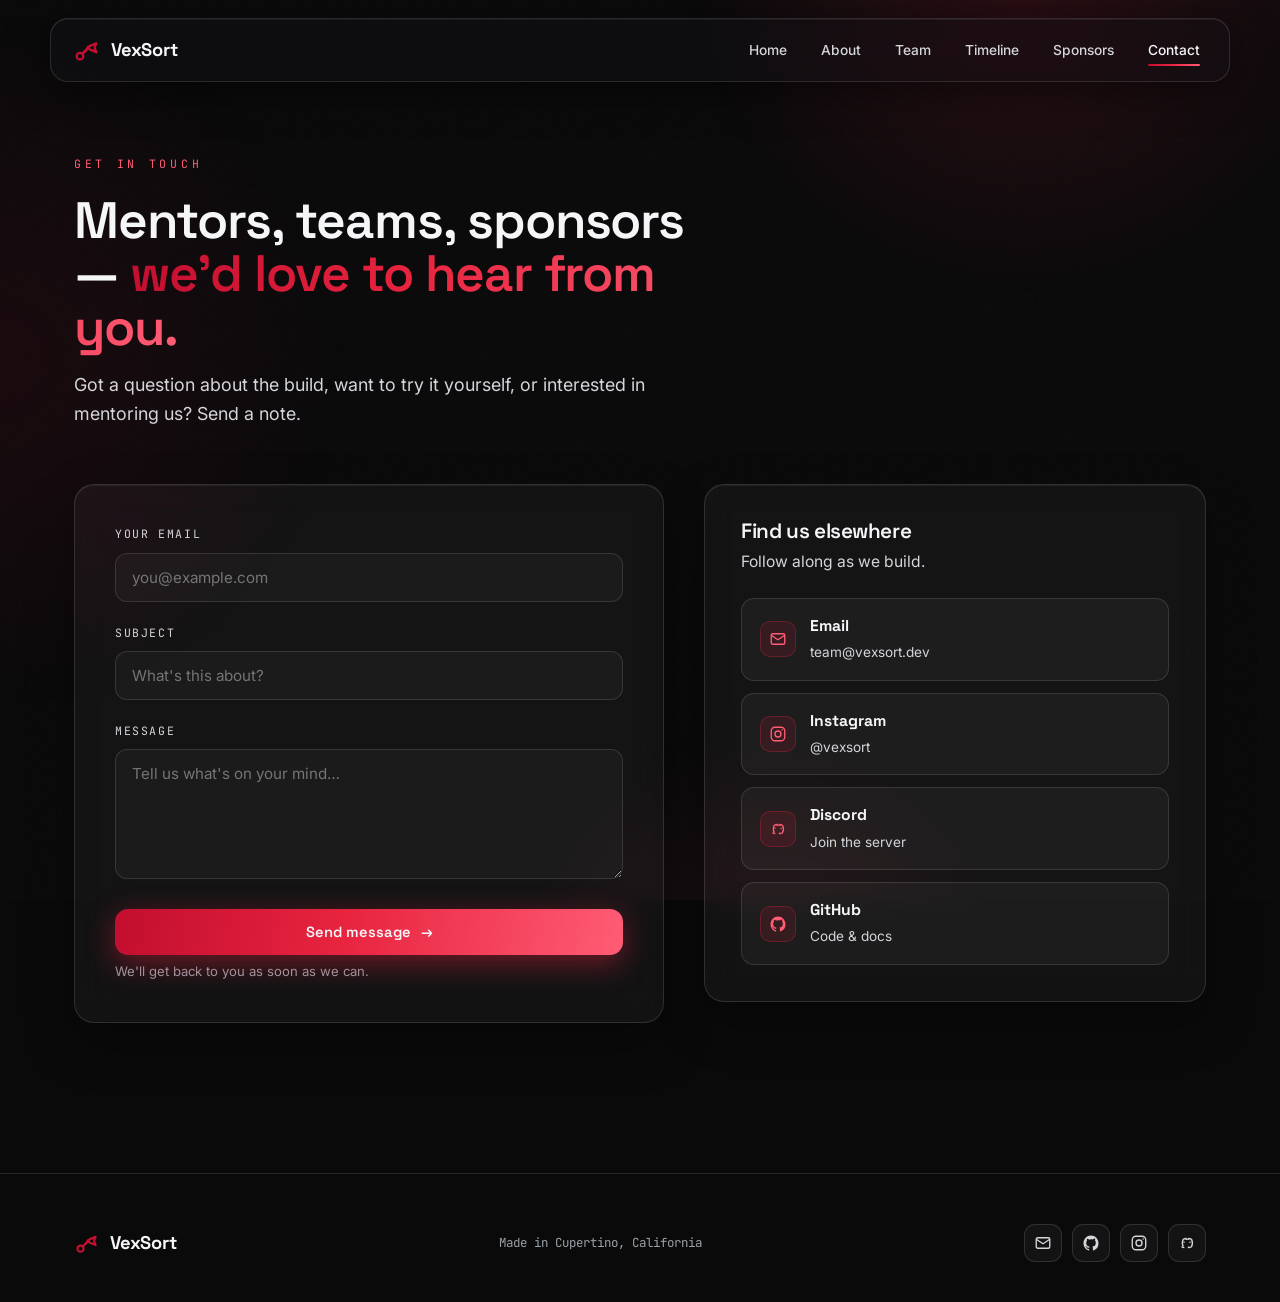
==== contact.html @ a6f11d01 "Initial commit: VEXAutoSort website" ====
<!DOCTYPE html>
<html lang="en">
<head>
<meta charset="UTF-8">
<meta name="viewport" content="width=device-width, initial-scale=1.0">
<title>Contact — VexSort</title>
<link rel="icon" type="image/svg+xml" href="vexsort-logo.svg">
<link rel="preconnect" href="https://fonts.googleapis.com">
<link rel="preconnect" href="https://fonts.gstatic.com" crossorigin>
<link href="https://fonts.googleapis.com/css2?family=Space+Grotesk:wght@400;500;600;700&family=Inter:wght@400;500;600&family=JetBrains+Mono:wght@400;500&display=swap" rel="stylesheet">
<link rel="stylesheet" href="styles.css">
</head>
<body>



<header class="nav">
  <a href="index.html" class="nav-brand"><svg class="logo-mark" width="28" height="28" viewBox="0 0 32 32" fill="none" aria-hidden="true"><circle cx="8" cy="23" r="3.8" stroke="url(#lg)" stroke-width="2.6" fill="none"/><path d="M10.8 20.3 L16.5 14.6" stroke="url(#lg)" stroke-width="3" stroke-linecap="round"/><circle cx="17.5" cy="13.5" r="2.3" fill="url(#lg)"/><path d="M19 11.6 L26.5 8.5 L25 12.5" stroke="url(#lg)" stroke-width="2.8" stroke-linecap="round" stroke-linejoin="round" fill="none"/><path d="M19 15.4 L26.5 18.5 L25 14.5" stroke="url(#lg)" stroke-width="2.8" stroke-linecap="round" stroke-linejoin="round" fill="none"/><defs><linearGradient id="lg" x1="0" y1="0" x2="32" y2="32"><stop offset="0" stop-color="#C20E2F"/><stop offset="1" stop-color="#FF5C75"/></linearGradient></defs></svg>VexSort</a>
  <button class="nav-toggle" id="navToggle" aria-label="Menu"><svg width="22" height="22" viewBox="0 0 24 24" fill="none" stroke="currentColor" stroke-width="2"><path d="M3 6h18M3 12h18M3 18h18"/></svg></button>
  <nav class="nav-links" id="navLinks">
    <a href="index.html">Home</a>
    <a href="index.html#about">About</a>
    <a href="team.html">Team</a>
    <a href="timeline.html">Timeline</a>
    <a href="sponsors.html">Sponsors</a>
    <a href="contact.html" class="active">Contact</a>
  </nav>
</header>

<main>
<section class="page-top" style="padding-bottom:110px;">
    <div class="wrap">
      <div class="section-head reveal"><span class="eyebrow">Get in touch</span><h2>Mentors, teams, sponsors — <span class="gradient-text">we'd love to hear from you.</span></h2><p>Got a question about the build, want to try it yourself, or interested in mentoring us? Send a note.</p></div>
      <div class="contact-grid">
        <div class="form glass reveal">
          <div class="field"><label for="email">Your email</label><input type="email" id="email" placeholder="you@example.com" autocomplete="email"></div>
          <div class="field"><label for="subject">Subject</label><input type="text" id="subject" placeholder="What's this about?"></div>
          <div class="field"><label for="inquiry">Message</label><textarea id="inquiry" placeholder="Tell us what's on your mind…"></textarea></div>
          <button class="btn btn-red" id="sendBtn" style="width:100%;justify-content:center;">Send message <span class="arrow arrow-x">→</span></button>
          <p class="form-note" id="formNote">We'll get back to you as soon as we can.</p>
        </div>
        <aside class="links-card glass reveal">
          <h3>Find us elsewhere</h3><p>Follow along as we build.</p>
          <div class="social">
            <a href="mailto:team@vexsort.dev"><span class="ic"><svg width="18" height="18" viewBox="0 0 24 24" fill="none" stroke="currentColor" stroke-width="1.8"><rect x="3" y="5" width="18" height="14" rx="2"/><path d="M3 7l9 6 9-6"/></svg></span><span class="meta"><b>Email</b><span>team@vexsort.dev</span></span></a>
            <a href="#" target="_blank" rel="noopener"><span class="ic"><svg width="18" height="18" viewBox="0 0 24 24" fill="none" stroke="currentColor" stroke-width="1.8"><rect x="3" y="3" width="18" height="18" rx="5"/><circle cx="12" cy="12" r="4"/><circle cx="17.5" cy="6.5" r="1" fill="currentColor" stroke="none"/></svg></span><span class="meta"><b>Instagram</b><span>@vexsort</span></span></a>
            <a href="#" target="_blank" rel="noopener"><span class="ic"><svg width="18" height="18" viewBox="0 0 24 24" fill="none" stroke="currentColor" stroke-width="1.8"><path d="M8 12a1 1 0 100-2 1 1 0 000 2zm8 0a1 1 0 100-2 1 1 0 000 2z" fill="currentColor" stroke="none"/><path d="M7 17c-1.5-3-1.5-7 0-10 1.2-.6 2.3-1 3.5-1l.5 1c1-.1 2-.1 3 0l.5-1c1.2 0 2.3.4 3.5 1 1.5 3 1.5 7 0 10-1.2.7-2.5 1.1-3.8 1.2l-.7-1.3M8.5 18.2C7.2 18.1 5.9 17.7 4.7 17"/></svg></span><span class="meta"><b>Discord</b><span>Join the server</span></span></a>
            <a href="https://github.com/HenryW0225/AutoSort" target="_blank" rel="noopener"><span class="ic"><svg width="18" height="18" viewBox="0 0 24 24" fill="currentColor"><path d="M12 2C6.48 2 2 6.58 2 12.25c0 4.53 2.87 8.37 6.84 9.73.5.1.68-.22.68-.49v-1.7c-2.78.62-3.37-1.37-3.37-1.37-.45-1.18-1.11-1.5-1.11-1.5-.91-.63.07-.62.07-.62 1 .07 1.53 1.06 1.53 1.06.9 1.57 2.34 1.12 2.91.85.09-.66.35-1.12.63-1.37-2.22-.26-4.55-1.14-4.55-5.07 0-1.12.39-2.03 1.03-2.75-.1-.26-.45-1.3.1-2.7 0 0 .84-.27 2.75 1.05A9.4 9.4 0 0112 6.84c.85 0 1.71.12 2.51.34 1.91-1.32 2.75-1.05 2.75-1.05.55 1.4.2 2.44.1 2.7.64.72 1.03 1.63 1.03 2.75 0 3.94-2.34 4.81-4.57 5.06.36.32.68.94.68 1.9v2.82c0 .27.18.6.69.49A10.02 10.02 0 0022 12.25C22 6.58 17.52 2 12 2z"/></svg></span><span class="meta"><b>GitHub</b><span>Code &amp; docs</span></span></a>
          </div>
        </aside>
      </div>
    </div>
  </section>
</main>

<footer class="footer">
  <div class="wrap footer-inner">
    <a href="index.html" class="nav-brand"><svg class="logo-mark" width="26" height="26" viewBox="0 0 32 32" fill="none" aria-hidden="true"><circle cx="8" cy="23" r="3.8" stroke="url(#lgf)" stroke-width="2.6" fill="none"/><path d="M10.8 20.3 L16.5 14.6" stroke="url(#lgf)" stroke-width="3" stroke-linecap="round"/><circle cx="17.5" cy="13.5" r="2.3" fill="url(#lgf)"/><path d="M19 11.6 L26.5 8.5 L25 12.5" stroke="url(#lgf)" stroke-width="2.8" stroke-linecap="round" stroke-linejoin="round" fill="none"/><path d="M19 15.4 L26.5 18.5 L25 14.5" stroke="url(#lgf)" stroke-width="2.8" stroke-linecap="round" stroke-linejoin="round" fill="none"/><defs><linearGradient id="lgf" x1="0" y1="0" x2="32" y2="32"><stop offset="0" stop-color="#C20E2F"/><stop offset="1" stop-color="#FF5C75"/></linearGradient></defs></svg>VexSort</a>
    <div class="small">Made in Cupertino, California</div>
    <div class="footer-social">
      <a href="mailto:team@vexsort.dev" aria-label="Email"><svg width="18" height="18" viewBox="0 0 24 24" fill="none" stroke="currentColor" stroke-width="1.8"><rect x="3" y="5" width="18" height="14" rx="2"/><path d="M3 7l9 6 9-6"/></svg></a>
      <a href="https://github.com/HenryW0225/AutoSort" target="_blank" rel="noopener" aria-label="GitHub"><svg width="18" height="18" viewBox="0 0 24 24" fill="currentColor"><path d="M12 2C6.48 2 2 6.58 2 12.25c0 4.53 2.87 8.37 6.84 9.73.5.1.68-.22.68-.49v-1.7c-2.78.62-3.37-1.37-3.37-1.37-.45-1.18-1.11-1.5-1.11-1.5-.91-.63.07-.62.07-.62 1 .07 1.53 1.06 1.53 1.06.9 1.57 2.34 1.12 2.91.85.09-.66.35-1.12.63-1.37-2.22-.26-4.55-1.14-4.55-5.07 0-1.12.39-2.03 1.03-2.75-.1-.26-.45-1.3.1-2.7 0 0 .84-.27 2.75 1.05A9.4 9.4 0 0112 6.84c.85 0 1.71.12 2.51.34 1.91-1.32 2.75-1.05 2.75-1.05.55 1.4.2 2.44.1 2.7.64.72 1.03 1.63 1.03 2.75 0 3.94-2.34 4.81-4.57 5.06.36.32.68.94.68 1.9v2.82c0 .27.18.6.69.49A10.02 10.02 0 0022 12.25C22 6.58 17.52 2 12 2z"/></svg></a>
      <a href="#" target="_blank" rel="noopener" aria-label="Instagram"><svg width="18" height="18" viewBox="0 0 24 24" fill="none" stroke="currentColor" stroke-width="1.8"><rect x="3" y="3" width="18" height="18" rx="5"/><circle cx="12" cy="12" r="4"/><circle cx="17.5" cy="6.5" r="1" fill="currentColor" stroke="none"/></svg></a>
      <a href="#" target="_blank" rel="noopener" aria-label="Discord"><svg width="18" height="18" viewBox="0 0 24 24" fill="none" stroke="currentColor" stroke-width="1.8"><path d="M8 12a1 1 0 100-2 1 1 0 000 2zm8 0a1 1 0 100-2 1 1 0 000 2z" fill="currentColor" stroke="none"/><path d="M7 17c-1.5-3-1.5-7 0-10 1.2-.6 2.3-1 3.5-1l.5 1c1-.1 2-.1 3 0l.5-1c1.2 0 2.3.4 3.5 1 1.5 3 1.5 7 0 10-1.2.7-2.5 1.1-3.8 1.2l-.7-1.3M8.5 18.2C7.2 18.1 5.9 17.7 4.7 17"/></svg></a>
    </div>
  </div>
</footer>

<script src="map.js"></script>
<script src="app.js"></script>
</body>
</html>
---- styles.css ----
:root{
  --void:#0A0A0B;--void-2:#121214;--ink:#1A1A1E;
  --glass:rgba(255,255,255,0.04);--glass-edge:rgba(255,255,255,0.12);--glass-hi:rgba(255,255,255,0.18);
  --white:#F5F6F8;--muted:#D4D6DB;--muted-2:#9CA0A8;
  --red-deep:#8E0B22;--red:#C20E2F;--red-mid:#E8243F;--red-light:#FF5C75;--red-glow:rgba(226,36,63,0.45);
  --grad-head:linear-gradient(100deg,var(--red) 0%,var(--red-mid) 45%,var(--red-light) 100%);
  --font-display:'Space Grotesk',system-ui,sans-serif;--font-body:'Inter',system-ui,sans-serif;--font-mono:'JetBrains Mono',ui-monospace,monospace;
  --ease:cubic-bezier(0.22,1,0.36,1);--maxw:1180px;
}
*{margin:0;padding:0;box-sizing:border-box;}
html{scroll-behavior:smooth;scroll-padding-top:90px;}
body{background:var(--void);color:var(--white);font-family:var(--font-body);line-height:1.6;-webkit-font-smoothing:antialiased;overflow-x:hidden;}
body::before{content:'';position:fixed;inset:0;background:radial-gradient(620px circle at 80% -5%,rgba(226,36,63,0.16),transparent 55%),radial-gradient(700px circle at 0% 40%,rgba(142,11,34,0.12),transparent 50%),radial-gradient(500px circle at 60% 110%,rgba(255,92,117,0.08),transparent 55%);pointer-events:none;z-index:0;}
body::after{content:'';position:fixed;inset:0;background-image:url("data:image/svg+xml,%3Csvg viewBox='0 0 200 200' xmlns='http://www.w3.org/2000/svg'%3E%3Cfilter id='n'%3E%3CfeTurbulence type='fractalNoise' baseFrequency='0.9' numOctaves='3'/%3E%3C/filter%3E%3Crect width='100%25' height='100%25' filter='url(%23n)' opacity='0.035'/%3E%3C/svg%3E");pointer-events:none;opacity:0.5;z-index:0;}
main,header,footer{position:relative;z-index:1;}
a{color:inherit;text-decoration:none;}
.gradient-text{background:var(--grad-head);-webkit-background-clip:text;background-clip:text;color:transparent;}
.eyebrow{font-family:var(--font-mono);font-size:0.72rem;letter-spacing:0.32em;text-transform:uppercase;color:var(--red-light);display:inline-flex;align-items:center;gap:0.6em;}
h1,h2,h3{font-family:var(--font-display);font-weight:600;line-height:1.05;letter-spacing:-0.02em;}
.nav{position:fixed;top:18px;left:50%;transform:translateX(-50%);width:calc(100% - 40px);max-width:var(--maxw);z-index:100;display:flex;align-items:center;justify-content:space-between;padding:12px 14px 12px 22px;background:rgba(18,18,20,0.55);border:1px solid var(--glass-edge);border-radius:18px;backdrop-filter:blur(22px) saturate(160%);-webkit-backdrop-filter:blur(22px) saturate(160%);box-shadow:0 8px 40px rgba(0,0,0,0.5),inset 0 1px 0 rgba(255,255,255,0.06);}
.nav-brand{font-family:var(--font-display);font-weight:700;font-size:1.15rem;letter-spacing:-0.01em;display:flex;align-items:center;gap:10px;cursor:pointer;}
.nav-brand .dot{width:9px;height:9px;border-radius:50%;background:var(--grad-head);box-shadow:0 0 14px var(--red-glow);}
.nav-links{display:flex;gap:4px;align-items:center;}
.nav-links a{font-size:0.86rem;font-weight:500;color:var(--muted);padding:8px 15px;border-radius:11px;transition:color 0.25s,background 0.25s;position:relative;cursor:pointer;}
.nav-links a:hover{color:var(--white);background:var(--glass);}
.nav-links a.active{color:var(--white);}
.nav-links a.active::after{content:'';position:absolute;left:15px;right:15px;bottom:3px;height:2px;border-radius:2px;background:var(--grad-head);}
.nav-toggle{display:none;background:none;border:none;color:var(--white);cursor:pointer;}
.btn{font-family:var(--font-display);font-size:0.92rem;font-weight:600;padding:14px 30px;border-radius:13px;border:1px solid var(--glass-hi);background:var(--glass);color:var(--white);cursor:pointer;display:inline-flex;align-items:center;gap:10px;backdrop-filter:blur(10px);-webkit-backdrop-filter:blur(10px);transition:all 0.3s var(--ease);position:relative;overflow:hidden;}
.btn .arrow{transition:transform 0.3s var(--ease);}
.btn:hover{background:var(--white);color:var(--void);border-color:var(--white);box-shadow:0 0 32px rgba(255,255,255,0.18);}
.btn:hover .arrow{transform:translateY(4px);}
.btn:hover .arrow-x{transform:translateX(5px);}
.btn-red{background:var(--grad-head);border:none;color:var(--white);box-shadow:0 8px 30px var(--red-glow);}
.btn-red:hover{background:var(--white);color:var(--red);box-shadow:0 0 32px rgba(255,255,255,0.25);}
.glass{background:var(--glass);border:1px solid var(--glass-edge);border-radius:20px;backdrop-filter:blur(16px) saturate(140%);-webkit-backdrop-filter:blur(16px) saturate(140%);box-shadow:inset 0 1px 0 rgba(255,255,255,0.06),0 20px 50px rgba(0,0,0,0.3);}
.wrap{max-width:var(--maxw);margin:0 auto;padding:0 24px;}
section{padding:110px 0;}
.section-head{margin-bottom:56px;max-width:640px;}
.section-head h2{font-size:clamp(2rem,5vw,3.2rem);margin:18px 0 16px;}
.section-head p{color:var(--muted);font-size:1.12rem;}
.footer{border-top:1px solid var(--glass-edge);padding:50px 0 40px;margin-top:40px;}
.footer-inner{display:flex;justify-content:space-between;align-items:center;flex-wrap:wrap;gap:20px;}
.footer .small{color:var(--muted-2);font-family:var(--font-mono);font-size:0.78rem;}
.footer-social{display:flex;gap:10px;}
.footer-social a{width:38px;height:38px;border-radius:11px;display:flex;align-items:center;justify-content:center;color:var(--muted);background:var(--glass);border:1px solid var(--glass-edge);transition:all 0.3s var(--ease);}
.footer-social a:hover{color:var(--red-light);border-color:var(--red);background:rgba(226,36,63,0.1);transform:translateY(-3px);}
.logo-mark{flex-shrink:0;}
.reveal{opacity:0;transform:translateY(28px);transition:opacity 0.8s var(--ease),transform 0.8s var(--ease);}
.reveal.in{opacity:1;transform:none;}
.page-top{padding-top:150px;}

/* page switching */
.page{display:none;}
.page.active{display:block;}

/* boot */
#boot{position:fixed;inset:0;z-index:9999;background:var(--void);display:flex;align-items:center;justify-content:center;flex-direction:column;transition:opacity 0.7s var(--ease),visibility 0.7s;}
#boot.done{opacity:0;visibility:hidden;pointer-events:none;}
.boot-stage{position:relative;width:340px;height:120px;}
.boot-word{position:absolute;inset:0;display:flex;align-items:center;justify-content:center;font-family:var(--font-display);font-weight:700;font-size:3.6rem;letter-spacing:-0.03em;}
.boot-word span{display:inline-block;opacity:0;transform:translateY(40px) rotateX(-90deg);animation:dropIn 0.6s var(--ease) forwards;}
.boot-word span.r{background:var(--grad-head);-webkit-background-clip:text;background-clip:text;color:transparent;}
@keyframes dropIn{to{opacity:1;transform:none;}}
.part{position:absolute;border:1.5px solid var(--red-mid);border-radius:2px;opacity:0;animation:scatter 1.1s var(--ease) forwards;}
@keyframes scatter{0%{opacity:0;transform:translate(var(--sx),var(--sy)) rotate(var(--sr)) scale(0.4);}40%{opacity:1;}100%{opacity:0;transform:translate(0,0) rotate(0) scale(1);}}
.boot-sub{margin-top:26px;font-family:var(--font-mono);font-size:0.72rem;letter-spacing:0.3em;text-transform:uppercase;color:var(--muted);opacity:0;animation:fadeUp 0.6s ease 1.2s forwards;}
.boot-dots span{opacity:0;animation:dotblink 1.4s infinite;}
.boot-dots span:nth-child(2){animation-delay:0.2s;}
.boot-dots span:nth-child(3){animation-delay:0.4s;}
@keyframes dotblink{0%,100%{opacity:0;}50%{opacity:1;}}
.boot-bar{margin-top:18px;width:180px;height:2px;background:rgba(255,255,255,0.08);border-radius:2px;overflow:hidden;opacity:0;animation:fadeUp 0.4s ease 1.2s forwards;}
.boot-bar i{display:block;height:100%;width:0;background:var(--grad-head);animation:load 1.1s ease 1.3s forwards;}
@keyframes load{to{width:100%;}}
@keyframes fadeUp{from{opacity:0;transform:translateY(8px);}to{opacity:1;transform:none;}}

/* hero */
.hero{min-height:90vh;display:flex;align-items:center;padding-top:120px;}
.hero-inner{display:grid;grid-template-columns:1.1fr 0.9fr;gap:40px;align-items:center;}
.hero h1{font-size:clamp(3.2rem,9vw,6.4rem);font-weight:700;}
.hero .sub{font-size:clamp(1.05rem,2.4vw,1.45rem);color:var(--muted);margin:22px 0 38px;max-width:440px;font-weight:400;}
.hero-cta{display:flex;gap:14px;flex-wrap:wrap;}
.hero-visual{position:relative;height:460px;}
.orbit-ring{position:absolute;border:1px solid var(--glass-edge);border-radius:50%;top:50%;left:50%;transform:translate(-50%,-50%);}
.r1{width:380px;height:380px;animation:spin 28s linear infinite;}
.r2{width:280px;height:280px;animation:spin 20s linear infinite reverse;border-color:rgba(226,36,63,0.25);}
.r3{width:180px;height:180px;animation:spin 14s linear infinite;}
.r4{width:460px;height:460px;animation:spin 38s linear infinite reverse;border-color:rgba(255,255,255,0.06);}
@keyframes spin{to{transform:translate(-50%,-50%) rotate(360deg);}}
.core{position:absolute;top:50%;left:50%;transform:translate(-50%,-50%);width:120px;height:120px;border-radius:50%;background:var(--grad-head);box-shadow:0 0 80px var(--red-glow),inset 0 4px 20px rgba(255,255,255,0.25);display:flex;align-items:center;justify-content:center;font-family:var(--font-mono);font-size:0.7rem;letter-spacing:0.2em;animation:pulse 3s ease-in-out infinite;}
@keyframes pulse{0%,100%{box-shadow:0 0 60px var(--red-glow);}50%{box-shadow:0 0 110px var(--red-glow);}}
.node{position:absolute;width:12px;height:12px;border-radius:50%;background:var(--white);box-shadow:0 0 14px var(--white);}
.node.sm{width:10px;height:10px;}
/* tilt cards */
.tilt{transform-style:preserve-3d;will-change:transform;transition:transform 0.25s var(--ease),border-color 0.3s,box-shadow 0.3s;}
.tilt .tilt-inner{transform:translateZ(0);}
/* hero scroll fade */
.hero-visual{transition:opacity 0.2s linear;}
.hero-stats{display:flex;gap:34px;margin-top:48px;}
.hero-stats .stat .n{font-family:var(--font-display);font-size:2rem;font-weight:600;}
.hero-stats .stat .l{font-family:var(--font-mono);font-size:0.68rem;letter-spacing:0.15em;text-transform:uppercase;color:var(--muted);}

/* offer */
.offer-grid{display:grid;grid-template-columns:1fr 0.85fr;gap:56px;align-items:center;}
.offer-list{display:flex;flex-direction:column;gap:16px;}
.offer-item{padding:24px 26px;display:flex;gap:18px;align-items:flex-start;transition:transform 0.3s var(--ease),border-color 0.3s;}
.offer-item:hover{transform:translateX(8px);border-color:var(--red);}
.offer-item .ic{flex-shrink:0;width:44px;height:44px;border-radius:12px;background:rgba(226,36,63,0.12);border:1px solid rgba(226,36,63,0.3);display:flex;align-items:center;justify-content:center;font-family:var(--font-mono);color:var(--red-light);font-size:0.9rem;}
.offer-item h3{font-size:1.15rem;margin-bottom:6px;}
.offer-item p{color:var(--muted);font-size:1rem;}
.offer-media{height:440px;border-radius:20px;overflow:hidden;position:relative;display:flex;align-items:center;justify-content:center;background:repeating-linear-gradient(45deg,rgba(255,255,255,0.015) 0 2px,transparent 2px 22px),linear-gradient(160deg,rgba(226,36,63,0.10),rgba(18,18,20,0.6));}
.offer-media .placeholder{text-align:center;color:var(--muted-2);font-family:var(--font-mono);font-size:0.78rem;letter-spacing:0.12em;}
.offer-media .placeholder .frame{width:64px;height:64px;margin:0 auto 16px;border:1px dashed var(--muted-2);border-radius:12px;display:flex;align-items:center;justify-content:center;font-size:1.4rem;}

/* map */
.map-section{text-align:center;}
.map-wrap{position:relative;max-width:920px;margin:50px auto 0;padding:30px;}
.world{width:100%;height:auto;display:block;}
.land{fill:rgba(255,255,255,0.06);stroke:rgba(255,255,255,0.12);stroke-width:0.4;}
.pin{cursor:pointer;}
.pin .ping{fill:var(--red-mid);}
.pin .dot{fill:var(--white);}
.pin .halo{fill:none;stroke:var(--red-mid);stroke-width:1.2;transform-origin:center;animation:ping 2.6s ease-out infinite;}
.pin:hover .ping{fill:var(--red-light);}
@keyframes ping{0%{r:4;opacity:0.7;}100%{r:20;opacity:0;}}
.map-tip{position:absolute;pointer-events:none;z-index:5;padding:10px 14px;border-radius:12px;background:rgba(18,18,20,0.92);border:1px solid var(--glass-edge);backdrop-filter:blur(14px);-webkit-backdrop-filter:blur(14px);font-size:0.82rem;opacity:0;transform:translate(-50%,-120%) scale(0.9);transition:opacity 0.2s,transform 0.2s;white-space:nowrap;box-shadow:0 12px 36px rgba(0,0,0,0.5);}
.map-tip.show{opacity:1;transform:translate(-50%,-135%) scale(1);}
.map-tip .name{font-family:var(--font-display);font-weight:600;}
.map-tip .coord{font-family:var(--font-mono);font-size:0.68rem;color:var(--red-light);}

/* team */
.team-grid{display:grid;grid-template-columns:repeat(3,1fr);gap:24px;}
.member{padding:0;overflow:hidden;transition:transform 0.4s var(--ease),border-color 0.4s;}
.member:hover{transform:translateY(-8px);border-color:var(--red);}
.member .photo{height:280px;position:relative;background:repeating-linear-gradient(45deg,rgba(255,255,255,0.02) 0 2px,transparent 2px 20px),linear-gradient(160deg,rgba(226,36,63,0.12),rgba(18,18,20,0.7));display:flex;align-items:center;justify-content:center;border-bottom:1px solid var(--glass-edge);}
.member .photo .ph{text-align:center;color:var(--muted-2);font-family:var(--font-mono);font-size:0.72rem;letter-spacing:0.12em;}
.member .photo .ph .ring{width:90px;height:90px;border-radius:50%;margin:0 auto 14px;border:1px dashed var(--muted-2);display:flex;align-items:center;justify-content:center;font-size:1.8rem;}
.member .info{padding:26px 24px 30px;}
.member .info h3{font-size:1.4rem;}
.member .role{font-family:var(--font-mono);font-size:0.72rem;letter-spacing:0.14em;text-transform:uppercase;color:var(--red-light);margin:8px 0 16px;}
.member .info p{color:var(--muted);font-size:0.98rem;}
.member .tags{display:flex;flex-wrap:wrap;gap:8px;margin-top:18px;}
.tag{font-family:var(--font-mono);font-size:0.68rem;padding:5px 11px;border-radius:8px;background:var(--glass);border:1px solid var(--glass-edge);color:var(--muted);}

/* timeline */
.tl{position:relative;max-width:860px;margin:0 auto;padding-left:8px;}
.tl::before{content:'';position:absolute;left:22px;top:8px;bottom:8px;width:2px;background:linear-gradient(to bottom,var(--red),var(--red-light),transparent);}
.phase{margin-bottom:54px;}
.phase-label{display:inline-flex;align-items:center;gap:12px;margin-left:56px;margin-bottom:22px;font-family:var(--font-mono);font-size:0.74rem;letter-spacing:0.18em;text-transform:uppercase;color:var(--red-light);}
.phase-label .ptag{padding:5px 12px;border-radius:8px;background:rgba(226,36,63,0.12);border:1px solid rgba(226,36,63,0.3);color:var(--white);}
.event{position:relative;padding:0 0 26px 56px;}
.event .enode{position:absolute;left:14px;top:4px;width:18px;height:18px;border-radius:50%;background:var(--void-2);border:2px solid var(--red);box-shadow:0 0 0 4px rgba(226,36,63,0.12);}
.event.done .enode{background:var(--grad-head);border-color:transparent;}
.event .card{padding:20px 24px;transition:transform 0.3s var(--ease),border-color 0.3s;}
.event .card:hover{transform:translateX(6px);border-color:var(--red);}
.event .date{font-family:var(--font-mono);font-size:0.72rem;color:var(--muted);letter-spacing:0.1em;}
.event h3{font-size:1.15rem;margin:6px 0 8px;}
.event p{color:var(--muted);font-size:0.98rem;}
.future .enode{border-color:var(--muted-2);box-shadow:0 0 0 4px rgba(255,255,255,0.04);}
.target{margin:70px auto 0;max-width:860px;text-align:center;padding:44px;}
.feature-box{margin-top:48px;padding:40px;display:grid;grid-template-columns:1fr 1fr;gap:30px;align-items:center;transition:transform 0.4s var(--ease),border-color 0.4s;}
.feature-box:hover{transform:translateY(-8px);border-color:var(--red);}
.img-ph{height:200px;border-radius:16px;display:flex;align-items:center;justify-content:center;background:repeating-linear-gradient(45deg,rgba(255,255,255,0.02) 0 2px,transparent 2px 20px),linear-gradient(160deg,rgba(226,36,63,0.12),rgba(18,18,20,0.7));border:1px solid var(--glass-edge);color:var(--muted-2);font-family:var(--font-mono);font-size:0.75rem;letter-spacing:0.12em;text-align:center;line-height:1.7;}
@media (max-width:760px){.feature-box{grid-template-columns:1fr;}}
/* timeline two-column with sticky crossfading image */
.tl-layout{display:grid;grid-template-columns:1fr 420px;gap:48px;align-items:start;max-width:1080px;margin:0 auto;}
.tl-layout .tl{margin:0;max-width:none;}
.tl-sticky{position:sticky;top:120px;height:max-content;}
.tl-img-stack{position:relative;width:100%;aspect-ratio:4/5;border-radius:20px;overflow:hidden;}
.tl-img{position:absolute;inset:0;display:flex;align-items:center;justify-content:center;opacity:0;transform:scale(1.04);transition:opacity 0.7s var(--ease),transform 0.9s var(--ease);background:repeating-linear-gradient(45deg,rgba(255,255,255,0.02) 0 2px,transparent 2px 20px),linear-gradient(160deg,rgba(226,36,63,0.12),rgba(18,18,20,0.7));}
.tl-img.active{opacity:1;transform:scale(1);}
.tl-img-ph{text-align:center;color:var(--muted-2);font-family:var(--font-mono);font-size:0.74rem;letter-spacing:0.12em;line-height:1.7;}
.tl-img-num{display:block;font-family:var(--font-display);font-size:2rem;font-weight:700;margin-bottom:10px;background:var(--grad-head);-webkit-background-clip:text;background-clip:text;color:transparent;}
@media (max-width:980px){.tl-layout{grid-template-columns:1fr;}.tl-sticky{display:none;}}
.target h3{font-size:2rem;}

/* contact */
.contact-grid{display:grid;grid-template-columns:1fr 0.85fr;gap:40px;align-items:start;}
.form{padding:40px;}
.field{margin-bottom:22px;}
.field label{display:block;font-family:var(--font-mono);font-size:0.72rem;letter-spacing:0.14em;text-transform:uppercase;color:var(--muted);margin-bottom:9px;}
.field input,.field textarea{width:100%;padding:14px 16px;border-radius:12px;background:rgba(255,255,255,0.03);border:1px solid var(--glass-edge);color:var(--white);font-family:var(--font-body);font-size:0.95rem;transition:border-color 0.25s,box-shadow 0.25s;}
.field input:focus,.field textarea:focus{outline:none;border-color:var(--red);box-shadow:0 0 0 3px rgba(226,36,63,0.15);}
.field textarea{resize:vertical;min-height:130px;}
.form-note{font-size:0.82rem;color:var(--muted-2);margin-top:6px;min-height:20px;}
.form-note.ok{color:var(--red-light);}
.links-card{padding:36px;}
.links-card h3{font-size:1.3rem;margin-bottom:6px;}
.links-card>p{color:var(--muted);font-size:0.98rem;margin-bottom:24px;}
.social{display:flex;flex-direction:column;gap:12px;}
.social a{display:flex;align-items:center;gap:14px;padding:15px 18px;border-radius:13px;background:var(--glass);border:1px solid var(--glass-edge);transition:all 0.3s var(--ease);}
.social a:hover{transform:translateX(6px);border-color:var(--red);background:rgba(226,36,63,0.08);}
.social .ic{width:36px;height:36px;border-radius:10px;background:rgba(226,36,63,0.12);border:1px solid rgba(226,36,63,0.3);display:flex;align-items:center;justify-content:center;color:var(--red-light);font-family:var(--font-mono);font-size:0.85rem;}
.social .meta b{display:block;font-family:var(--font-display);font-size:0.98rem;}
.social .meta span{font-size:0.85rem;color:var(--muted);}

@media (max-width:880px){
  .hero-inner,.offer-grid,.contact-grid{grid-template-columns:1fr;}
  .hero-visual{height:320px;order:-1;}
  .offer-media{height:300px;}
  .team-grid{grid-template-columns:1fr;}
}
@media (max-width:760px){
  .nav-links{position:absolute;top:calc(100% + 10px);right:0;flex-direction:column;align-items:stretch;width:210px;padding:10px;background:rgba(18,18,20,0.92);border:1px solid var(--glass-edge);border-radius:16px;backdrop-filter:blur(22px);-webkit-backdrop-filter:blur(22px);display:none;}
  .nav-links.open{display:flex;}
  .nav-toggle{display:block;}
  section{padding:80px 0;}
}
@media (prefers-reduced-motion:reduce){
  *{animation-duration:0.01ms !important;transition-duration:0.01ms !important;scroll-behavior:auto;}
  .reveal{opacity:1;transform:none;}
}
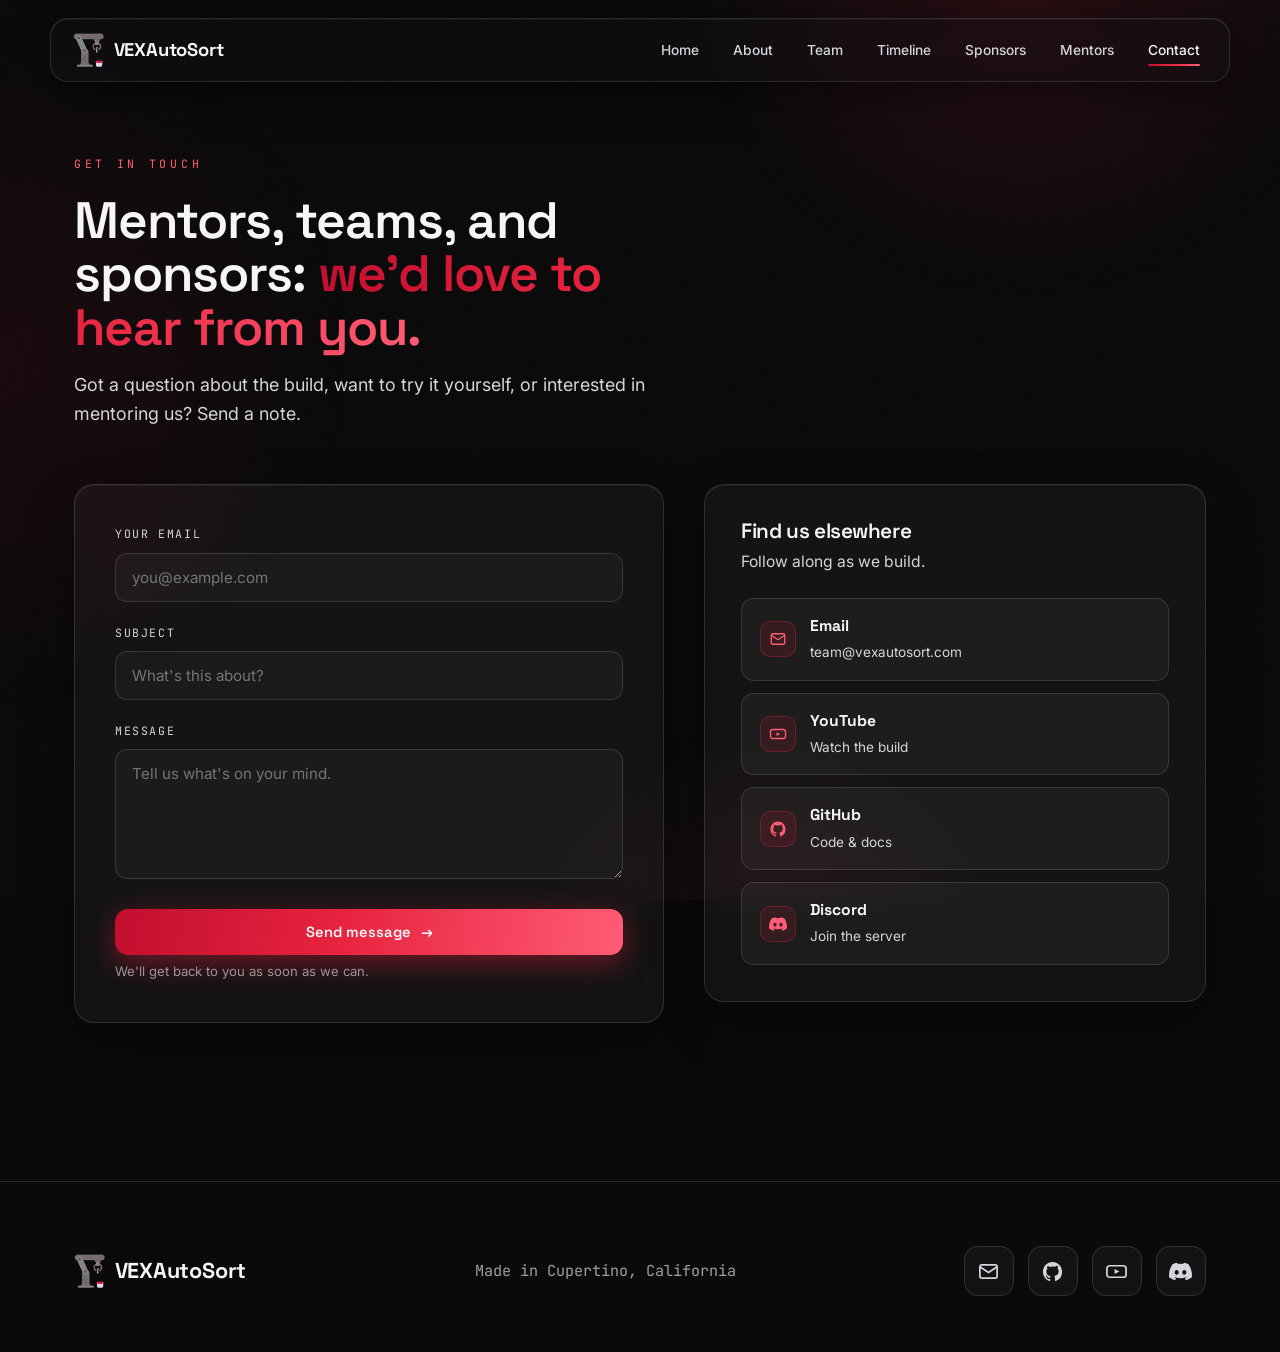
==== commit e3c00d7c: "Rebrand to VEXAutoSort: full-bleed hero video, mentors page, team photos, bigger footer, humanized c" ====
--- a/contact.html
+++ b/contact.html
@@ -3,8 +3,8 @@
 <head>
 <meta charset="UTF-8">
 <meta name="viewport" content="width=device-width, initial-scale=1.0">
-<title>Contact — VexSort</title>
-<link rel="icon" type="image/svg+xml" href="vexsort-logo.svg">
+<title>Contact · VEXAutoSort</title>
+<link rel="icon" type="image/png" href="logo.png">
 <link rel="preconnect" href="https://fonts.googleapis.com">
 <link rel="preconnect" href="https://fonts.gstatic.com" crossorigin>
 <link href="https://fonts.googleapis.com/css2?family=Space+Grotesk:wght@400;500;600;700&family=Inter:wght@400;500;600&family=JetBrains+Mono:wght@400;500&display=swap" rel="stylesheet">
@@ -15,7 +15,7 @@
 
 
 <header class="nav">
-  <a href="index.html" class="nav-brand"><svg class="logo-mark" width="28" height="28" viewBox="0 0 32 32" fill="none" aria-hidden="true"><circle cx="8" cy="23" r="3.8" stroke="url(#lg)" stroke-width="2.6" fill="none"/><path d="M10.8 20.3 L16.5 14.6" stroke="url(#lg)" stroke-width="3" stroke-linecap="round"/><circle cx="17.5" cy="13.5" r="2.3" fill="url(#lg)"/><path d="M19 11.6 L26.5 8.5 L25 12.5" stroke="url(#lg)" stroke-width="2.8" stroke-linecap="round" stroke-linejoin="round" fill="none"/><path d="M19 15.4 L26.5 18.5 L25 14.5" stroke="url(#lg)" stroke-width="2.8" stroke-linecap="round" stroke-linejoin="round" fill="none"/><defs><linearGradient id="lg" x1="0" y1="0" x2="32" y2="32"><stop offset="0" stop-color="#C20E2F"/><stop offset="1" stop-color="#FF5C75"/></linearGradient></defs></svg>VexSort</a>
+  <a href="index.html" class="nav-brand"><img class="logo-mark" src="logo.png" alt="VEXAutoSort logo">VEXAutoSort</a>
   <button class="nav-toggle" id="navToggle" aria-label="Menu"><svg width="22" height="22" viewBox="0 0 24 24" fill="none" stroke="currentColor" stroke-width="2"><path d="M3 6h18M3 12h18M3 18h18"/></svg></button>
   <nav class="nav-links" id="navLinks">
     <a href="index.html">Home</a>
@@ -23,6 +23,7 @@
     <a href="team.html">Team</a>
     <a href="timeline.html">Timeline</a>
     <a href="sponsors.html">Sponsors</a>
+    <a href="mentors.html">Mentors</a>
     <a href="contact.html" class="active">Contact</a>
   </nav>
 </header>
@@ -30,22 +31,22 @@
 <main>
 <section class="page-top" style="padding-bottom:110px;">
     <div class="wrap">
-      <div class="section-head reveal"><span class="eyebrow">Get in touch</span><h2>Mentors, teams, sponsors — <span class="gradient-text">we'd love to hear from you.</span></h2><p>Got a question about the build, want to try it yourself, or interested in mentoring us? Send a note.</p></div>
+      <div class="section-head reveal"><span class="eyebrow">Get in touch</span><h2>Mentors, teams, and sponsors: <span class="gradient-text">we'd love to hear from you.</span></h2><p>Got a question about the build, want to try it yourself, or interested in mentoring us? Send a note.</p></div>
       <div class="contact-grid">
         <div class="form glass reveal">
           <div class="field"><label for="email">Your email</label><input type="email" id="email" placeholder="you@example.com" autocomplete="email"></div>
           <div class="field"><label for="subject">Subject</label><input type="text" id="subject" placeholder="What's this about?"></div>
-          <div class="field"><label for="inquiry">Message</label><textarea id="inquiry" placeholder="Tell us what's on your mind…"></textarea></div>
+          <div class="field"><label for="inquiry">Message</label><textarea id="inquiry" placeholder="Tell us what's on your mind."></textarea></div>
           <button class="btn btn-red" id="sendBtn" style="width:100%;justify-content:center;">Send message <span class="arrow arrow-x">→</span></button>
           <p class="form-note" id="formNote">We'll get back to you as soon as we can.</p>
         </div>
         <aside class="links-card glass reveal">
           <h3>Find us elsewhere</h3><p>Follow along as we build.</p>
           <div class="social">
-            <a href="mailto:team@vexsort.dev"><span class="ic"><svg width="18" height="18" viewBox="0 0 24 24" fill="none" stroke="currentColor" stroke-width="1.8"><rect x="3" y="5" width="18" height="14" rx="2"/><path d="M3 7l9 6 9-6"/></svg></span><span class="meta"><b>Email</b><span>team@vexsort.dev</span></span></a>
-            <a href="#" target="_blank" rel="noopener"><span class="ic"><svg width="18" height="18" viewBox="0 0 24 24" fill="none" stroke="currentColor" stroke-width="1.8"><rect x="3" y="3" width="18" height="18" rx="5"/><circle cx="12" cy="12" r="4"/><circle cx="17.5" cy="6.5" r="1" fill="currentColor" stroke="none"/></svg></span><span class="meta"><b>Instagram</b><span>@vexsort</span></span></a>
-            <a href="#" target="_blank" rel="noopener"><span class="ic"><svg width="18" height="18" viewBox="0 0 24 24" fill="none" stroke="currentColor" stroke-width="1.8"><path d="M8 12a1 1 0 100-2 1 1 0 000 2zm8 0a1 1 0 100-2 1 1 0 000 2z" fill="currentColor" stroke="none"/><path d="M7 17c-1.5-3-1.5-7 0-10 1.2-.6 2.3-1 3.5-1l.5 1c1-.1 2-.1 3 0l.5-1c1.2 0 2.3.4 3.5 1 1.5 3 1.5 7 0 10-1.2.7-2.5 1.1-3.8 1.2l-.7-1.3M8.5 18.2C7.2 18.1 5.9 17.7 4.7 17"/></svg></span><span class="meta"><b>Discord</b><span>Join the server</span></span></a>
+            <a href="mailto:team@vexautosort.com"><span class="ic"><svg width="18" height="18" viewBox="0 0 24 24" fill="none" stroke="currentColor" stroke-width="1.8"><rect x="3" y="5" width="18" height="14" rx="2"/><path d="M3 7l9 6 9-6"/></svg></span><span class="meta"><b>Email</b><span>team@vexautosort.com</span></span></a>
+            <a href="#" target="_blank" rel="noopener"><span class="ic"><svg width="18" height="18" viewBox="0 0 24 24" fill="none" stroke="currentColor" stroke-width="1.8"><rect x="2" y="6" width="20" height="12" rx="3"/><path d="M10 9.5l5 2.5-5 2.5z" fill="currentColor" stroke="none"/></svg></span><span class="meta"><b>YouTube</b><span>Watch the build</span></span></a>
             <a href="https://github.com/HenryW0225/AutoSort" target="_blank" rel="noopener"><span class="ic"><svg width="18" height="18" viewBox="0 0 24 24" fill="currentColor"><path d="M12 2C6.48 2 2 6.58 2 12.25c0 4.53 2.87 8.37 6.84 9.73.5.1.68-.22.68-.49v-1.7c-2.78.62-3.37-1.37-3.37-1.37-.45-1.18-1.11-1.5-1.11-1.5-.91-.63.07-.62.07-.62 1 .07 1.53 1.06 1.53 1.06.9 1.57 2.34 1.12 2.91.85.09-.66.35-1.12.63-1.37-2.22-.26-4.55-1.14-4.55-5.07 0-1.12.39-2.03 1.03-2.75-.1-.26-.45-1.3.1-2.7 0 0 .84-.27 2.75 1.05A9.4 9.4 0 0112 6.84c.85 0 1.71.12 2.51.34 1.91-1.32 2.75-1.05 2.75-1.05.55 1.4.2 2.44.1 2.7.64.72 1.03 1.63 1.03 2.75 0 3.94-2.34 4.81-4.57 5.06.36.32.68.94.68 1.9v2.82c0 .27.18.6.69.49A10.02 10.02 0 0022 12.25C22 6.58 17.52 2 12 2z"/></svg></span><span class="meta"><b>GitHub</b><span>Code &amp; docs</span></span></a>
+            <a href="#" target="_blank" rel="noopener"><span class="ic"><svg width="18" height="18" viewBox="0 0 24 24" fill="currentColor"><path d="M20.317 4.369a19.79 19.79 0 00-4.885-1.515.074.074 0 00-.079.037c-.21.375-.444.864-.608 1.249a18.27 18.27 0 00-5.487 0 12.6 12.6 0 00-.617-1.249.077.077 0 00-.079-.037A19.736 19.736 0 003.677 4.369a.07.07 0 00-.032.027C.533 9.046-.32 13.58.099 18.057a.082.082 0 00.031.057 19.9 19.9 0 005.993 3.03.078.078 0 00.084-.028 14.09 14.09 0 001.226-1.994.076.076 0 00-.041-.106 13.107 13.107 0 01-1.872-.892.077.077 0 01-.008-.128 10.2 10.2 0 00.372-.291.074.074 0 01.077-.01c3.928 1.793 8.18 1.793 12.061 0a.074.074 0 01.078.01c.12.098.246.198.373.291a.077.077 0 01-.006.128 12.299 12.299 0 01-1.873.891.077.077 0 00-.041.107c.36.698.772 1.362 1.225 1.993a.076.076 0 00.084.028 19.839 19.839 0 006.002-3.03.077.077 0 00.032-.054c.5-5.177-.838-9.674-3.549-13.66a.061.061 0 00-.031-.03zM8.02 15.331c-1.182 0-2.157-1.086-2.157-2.419 0-1.333.956-2.419 2.157-2.419 1.21 0 2.176 1.096 2.157 2.419 0 1.333-.956 2.419-2.157 2.419zm7.975 0c-1.182 0-2.157-1.086-2.157-2.419 0-1.333.955-2.419 2.157-2.419 1.21 0 2.176 1.096 2.157 2.419 0 1.333-.946 2.419-2.157 2.419z"/></svg></span><span class="meta"><b>Discord</b><span>Join the server</span></span></a>
           </div>
         </aside>
       </div>
@@ -55,13 +56,13 @@
 
 <footer class="footer">
   <div class="wrap footer-inner">
-    <a href="index.html" class="nav-brand"><svg class="logo-mark" width="26" height="26" viewBox="0 0 32 32" fill="none" aria-hidden="true"><circle cx="8" cy="23" r="3.8" stroke="url(#lgf)" stroke-width="2.6" fill="none"/><path d="M10.8 20.3 L16.5 14.6" stroke="url(#lgf)" stroke-width="3" stroke-linecap="round"/><circle cx="17.5" cy="13.5" r="2.3" fill="url(#lgf)"/><path d="M19 11.6 L26.5 8.5 L25 12.5" stroke="url(#lgf)" stroke-width="2.8" stroke-linecap="round" stroke-linejoin="round" fill="none"/><path d="M19 15.4 L26.5 18.5 L25 14.5" stroke="url(#lgf)" stroke-width="2.8" stroke-linecap="round" stroke-linejoin="round" fill="none"/><defs><linearGradient id="lgf" x1="0" y1="0" x2="32" y2="32"><stop offset="0" stop-color="#C20E2F"/><stop offset="1" stop-color="#FF5C75"/></linearGradient></defs></svg>VexSort</a>
+    <a href="index.html" class="nav-brand"><img class="logo-mark" src="logo.png" alt="VEXAutoSort logo">VEXAutoSort</a>
     <div class="small">Made in Cupertino, California</div>
     <div class="footer-social">
-      <a href="mailto:team@vexsort.dev" aria-label="Email"><svg width="18" height="18" viewBox="0 0 24 24" fill="none" stroke="currentColor" stroke-width="1.8"><rect x="3" y="5" width="18" height="14" rx="2"/><path d="M3 7l9 6 9-6"/></svg></a>
+      <a href="mailto:team@vexautosort.com" aria-label="Email"><svg width="18" height="18" viewBox="0 0 24 24" fill="none" stroke="currentColor" stroke-width="1.8"><rect x="3" y="5" width="18" height="14" rx="2"/><path d="M3 7l9 6 9-6"/></svg></a>
       <a href="https://github.com/HenryW0225/AutoSort" target="_blank" rel="noopener" aria-label="GitHub"><svg width="18" height="18" viewBox="0 0 24 24" fill="currentColor"><path d="M12 2C6.48 2 2 6.58 2 12.25c0 4.53 2.87 8.37 6.84 9.73.5.1.68-.22.68-.49v-1.7c-2.78.62-3.37-1.37-3.37-1.37-.45-1.18-1.11-1.5-1.11-1.5-.91-.63.07-.62.07-.62 1 .07 1.53 1.06 1.53 1.06.9 1.57 2.34 1.12 2.91.85.09-.66.35-1.12.63-1.37-2.22-.26-4.55-1.14-4.55-5.07 0-1.12.39-2.03 1.03-2.75-.1-.26-.45-1.3.1-2.7 0 0 .84-.27 2.75 1.05A9.4 9.4 0 0112 6.84c.85 0 1.71.12 2.51.34 1.91-1.32 2.75-1.05 2.75-1.05.55 1.4.2 2.44.1 2.7.64.72 1.03 1.63 1.03 2.75 0 3.94-2.34 4.81-4.57 5.06.36.32.68.94.68 1.9v2.82c0 .27.18.6.69.49A10.02 10.02 0 0022 12.25C22 6.58 17.52 2 12 2z"/></svg></a>
-      <a href="#" target="_blank" rel="noopener" aria-label="Instagram"><svg width="18" height="18" viewBox="0 0 24 24" fill="none" stroke="currentColor" stroke-width="1.8"><rect x="3" y="3" width="18" height="18" rx="5"/><circle cx="12" cy="12" r="4"/><circle cx="17.5" cy="6.5" r="1" fill="currentColor" stroke="none"/></svg></a>
-      <a href="#" target="_blank" rel="noopener" aria-label="Discord"><svg width="18" height="18" viewBox="0 0 24 24" fill="none" stroke="currentColor" stroke-width="1.8"><path d="M8 12a1 1 0 100-2 1 1 0 000 2zm8 0a1 1 0 100-2 1 1 0 000 2z" fill="currentColor" stroke="none"/><path d="M7 17c-1.5-3-1.5-7 0-10 1.2-.6 2.3-1 3.5-1l.5 1c1-.1 2-.1 3 0l.5-1c1.2 0 2.3.4 3.5 1 1.5 3 1.5 7 0 10-1.2.7-2.5 1.1-3.8 1.2l-.7-1.3M8.5 18.2C7.2 18.1 5.9 17.7 4.7 17"/></svg></a>
+      <a href="#" target="_blank" rel="noopener" aria-label="YouTube"><svg width="18" height="18" viewBox="0 0 24 24" fill="none" stroke="currentColor" stroke-width="1.8"><rect x="2" y="6" width="20" height="12" rx="3"/><path d="M10 9.5l5 2.5-5 2.5z" fill="currentColor" stroke="none"/></svg></a>
+      <a href="#" target="_blank" rel="noopener" aria-label="Discord"><svg width="18" height="18" viewBox="0 0 24 24" fill="currentColor"><path d="M20.317 4.369a19.79 19.79 0 00-4.885-1.515.074.074 0 00-.079.037c-.21.375-.444.864-.608 1.249a18.27 18.27 0 00-5.487 0 12.6 12.6 0 00-.617-1.249.077.077 0 00-.079-.037A19.736 19.736 0 003.677 4.369a.07.07 0 00-.032.027C.533 9.046-.32 13.58.099 18.057a.082.082 0 00.031.057 19.9 19.9 0 005.993 3.03.078.078 0 00.084-.028 14.09 14.09 0 001.226-1.994.076.076 0 00-.041-.106 13.107 13.107 0 01-1.872-.892.077.077 0 01-.008-.128 10.2 10.2 0 00.372-.291.074.074 0 01.077-.01c3.928 1.793 8.18 1.793 12.061 0a.074.074 0 01.078.01c.12.098.246.198.373.291a.077.077 0 01-.006.128 12.299 12.299 0 01-1.873.891.077.077 0 00-.041.107c.36.698.772 1.362 1.225 1.993a.076.076 0 00.084.028 19.839 19.839 0 006.002-3.03.077.077 0 00.032-.054c.5-5.177-.838-9.674-3.549-13.66a.061.061 0 00-.031-.03zM8.02 15.331c-1.182 0-2.157-1.086-2.157-2.419 0-1.333.956-2.419 2.157-2.419 1.21 0 2.176 1.096 2.157 2.419 0 1.333-.956 2.419-2.157 2.419zm7.975 0c-1.182 0-2.157-1.086-2.157-2.419 0-1.333.955-2.419 2.157-2.419 1.21 0 2.176 1.096 2.157 2.419 0 1.333-.946 2.419-2.157 2.419z"/></svg></a>
     </div>
   </div>
 </footer>
--- a/styles.css
+++ b/styles.css
@@ -39,13 +39,17 @@
 .section-head{margin-bottom:56px;max-width:640px;}
 .section-head h2{font-size:clamp(2rem,5vw,3.2rem);margin:18px 0 16px;}
 .section-head p{color:var(--muted);font-size:1.12rem;}
-.footer{border-top:1px solid var(--glass-edge);padding:50px 0 40px;margin-top:40px;}
-.footer-inner{display:flex;justify-content:space-between;align-items:center;flex-wrap:wrap;gap:20px;}
-.footer .small{color:var(--muted-2);font-family:var(--font-mono);font-size:0.78rem;}
-.footer-social{display:flex;gap:10px;}
-.footer-social a{width:38px;height:38px;border-radius:11px;display:flex;align-items:center;justify-content:center;color:var(--muted);background:var(--glass);border:1px solid var(--glass-edge);transition:all 0.3s var(--ease);}
+.footer{border-top:1px solid var(--glass-edge);padding:64px 0 56px;margin-top:48px;}
+.footer-inner{display:flex;justify-content:space-between;align-items:center;flex-wrap:wrap;gap:24px;}
+.footer .nav-brand{font-size:1.35rem;}
+.footer .small{color:var(--muted-2);font-family:var(--font-mono);font-size:0.95rem;}
+.footer-social{display:flex;gap:14px;}
+.footer-social a{width:50px;height:50px;border-radius:14px;display:flex;align-items:center;justify-content:center;color:var(--muted);background:var(--glass);border:1px solid var(--glass-edge);transition:all 0.3s var(--ease);}
+.footer-social a svg{width:23px;height:23px;}
 .footer-social a:hover{color:var(--red-light);border-color:var(--red);background:rgba(226,36,63,0.1);transform:translateY(-3px);}
-.logo-mark{flex-shrink:0;}
+.logo-mark{flex-shrink:0;height:34px;width:auto;display:block;}
+.footer .logo-mark{height:34px;}
+.member .photo img{position:absolute;inset:0;width:100%;height:100%;object-fit:cover;}
 .reveal{opacity:0;transform:translateY(28px);transition:opacity 0.8s var(--ease),transform 0.8s var(--ease);}
 .reveal.in{opacity:1;transform:none;}
 .page-top{padding-top:150px;}
@@ -57,8 +61,8 @@
 /* boot */
 #boot{position:fixed;inset:0;z-index:9999;background:var(--void);display:flex;align-items:center;justify-content:center;flex-direction:column;transition:opacity 0.7s var(--ease),visibility 0.7s;}
 #boot.done{opacity:0;visibility:hidden;pointer-events:none;}
-.boot-stage{position:relative;width:340px;height:120px;}
-.boot-word{position:absolute;inset:0;display:flex;align-items:center;justify-content:center;font-family:var(--font-display);font-weight:700;font-size:3.6rem;letter-spacing:-0.03em;}
+.boot-stage{position:relative;width:480px;max-width:92vw;height:120px;}
+.boot-word{position:absolute;inset:0;display:flex;align-items:center;justify-content:center;font-family:var(--font-display);font-weight:700;font-size:clamp(2.4rem,8vw,3.2rem);letter-spacing:-0.03em;white-space:nowrap;}
 .boot-word span{display:inline-block;opacity:0;transform:translateY(40px) rotateX(-90deg);animation:dropIn 0.6s var(--ease) forwards;}
 .boot-word span.r{background:var(--grad-head);-webkit-background-clip:text;background-clip:text;color:transparent;}
 @keyframes dropIn{to{opacity:1;transform:none;}}
@@ -75,33 +79,30 @@
 @keyframes fadeUp{from{opacity:0;transform:translateY(8px);}to{opacity:1;transform:none;}}
 
 /* hero */
-.hero{min-height:90vh;display:flex;align-items:center;padding-top:120px;}
-.hero-inner{display:grid;grid-template-columns:1.1fr 0.9fr;gap:40px;align-items:center;}
-.hero h1{font-size:clamp(3.2rem,9vw,6.4rem);font-weight:700;}
-.hero .sub{font-size:clamp(1.05rem,2.4vw,1.45rem);color:var(--muted);margin:22px 0 38px;max-width:440px;font-weight:400;}
+.hero{padding:0;}
+.hero h1{font-size:clamp(2.8rem,7.5vw,5rem);font-weight:700;letter-spacing:-0.02em;}
+.hero .sub{font-size:clamp(1.05rem,2.4vw,1.45rem);color:var(--muted);margin:18px 0 30px;max-width:440px;font-weight:400;}
 .hero-cta{display:flex;gap:14px;flex-wrap:wrap;}
-.hero-visual{position:relative;height:460px;}
-.orbit-ring{position:absolute;border:1px solid var(--glass-edge);border-radius:50%;top:50%;left:50%;transform:translate(-50%,-50%);}
-.r1{width:380px;height:380px;animation:spin 28s linear infinite;}
-.r2{width:280px;height:280px;animation:spin 20s linear infinite reverse;border-color:rgba(226,36,63,0.25);}
-.r3{width:180px;height:180px;animation:spin 14s linear infinite;}
-.r4{width:460px;height:460px;animation:spin 38s linear infinite reverse;border-color:rgba(255,255,255,0.06);}
-@keyframes spin{to{transform:translate(-50%,-50%) rotate(360deg);}}
-.core{position:absolute;top:50%;left:50%;transform:translate(-50%,-50%);width:120px;height:120px;border-radius:50%;background:var(--grad-head);box-shadow:0 0 80px var(--red-glow),inset 0 4px 20px rgba(255,255,255,0.25);display:flex;align-items:center;justify-content:center;font-family:var(--font-mono);font-size:0.7rem;letter-spacing:0.2em;animation:pulse 3s ease-in-out infinite;}
-@keyframes pulse{0%,100%{box-shadow:0 0 60px var(--red-glow);}50%{box-shadow:0 0 110px var(--red-glow);}}
-.node{position:absolute;width:12px;height:12px;border-radius:50%;background:var(--white);box-shadow:0 0 14px var(--white);}
-.node.sm{width:10px;height:10px;}
+/* hero visual replaced by full-bleed video */
 /* tilt cards */
 .tilt{transform-style:preserve-3d;will-change:transform;transition:transform 0.25s var(--ease),border-color 0.3s,box-shadow 0.3s;}
 .tilt .tilt-inner{transform:translateZ(0);}
-/* hero scroll fade */
-.hero-visual{transition:opacity 0.2s linear;}
-.hero-stats{display:flex;gap:34px;margin-top:48px;}
+/* hero full-bleed video */
+.hero-video{position:relative;width:100%;height:92vh;min-height:560px;display:flex;align-items:center;justify-content:center;overflow:visible;background:repeating-linear-gradient(45deg,rgba(255,255,255,0.015) 0 2px,transparent 2px 22px),linear-gradient(160deg,rgba(226,36,63,0.14),rgba(18,18,20,0.78));cursor:pointer;}
+.video-ph-inner{position:relative;z-index:1;display:flex;flex-direction:column;align-items:center;gap:20px;transition:transform 0.3s var(--ease);}
+.hero-video:hover .video-ph-inner{transform:scale(1.04);}
+.video-ph-inner .play{width:84px;height:84px;border-radius:50%;background:var(--grad-head);box-shadow:0 0 60px var(--red-glow);display:flex;align-items:center;justify-content:center;padding-left:5px;}
+.video-ph-label{text-align:center;color:var(--muted);font-family:var(--font-mono);font-size:0.8rem;letter-spacing:0.12em;line-height:1.8;}
+.video-ph-label span{color:var(--muted-2);}
+.hero-scrim{position:absolute;inset:0;z-index:2;pointer-events:none;background:linear-gradient(to top,rgba(10,10,12,0.95) 0%,rgba(10,10,12,0.55) 26%,transparent 56%);}
+.hero-overlay{position:absolute;left:0;right:0;bottom:0;z-index:3;padding-bottom:44px;transform:translateY(54px);}
+.hero-overlay h1{margin-bottom:4px;}
+.hero-stats{display:flex;gap:34px;margin-top:30px;flex-wrap:wrap;}
 .hero-stats .stat .n{font-family:var(--font-display);font-size:2rem;font-weight:600;}
 .hero-stats .stat .l{font-family:var(--font-mono);font-size:0.68rem;letter-spacing:0.15em;text-transform:uppercase;color:var(--muted);}
 
 /* offer */
-.offer-grid{display:grid;grid-template-columns:1fr 0.85fr;gap:56px;align-items:center;}
+.offer-grid{display:grid;grid-template-columns:1fr 0.85fr;gap:56px;align-items:start;}
 .offer-list{display:flex;flex-direction:column;gap:16px;}
 .offer-item{padding:24px 26px;display:flex;gap:18px;align-items:flex-start;transition:transform 0.3s var(--ease),border-color 0.3s;}
 .offer-item:hover{transform:translateX(8px);border-color:var(--red);}
@@ -157,7 +158,8 @@
 .event h3{font-size:1.15rem;margin:6px 0 8px;}
 .event p{color:var(--muted);font-size:0.98rem;}
 .future .enode{border-color:var(--muted-2);box-shadow:0 0 0 4px rgba(255,255,255,0.04);}
-.target{margin:70px auto 0;max-width:860px;text-align:center;padding:44px;}
+.target{margin:70px auto 0;max-width:860px;text-align:center;padding:44px;transition:transform 0.3s var(--ease),border-color 0.3s;}
+.target:hover{border-color:var(--red);}
 .feature-box{margin-top:48px;padding:40px;display:grid;grid-template-columns:1fr 1fr;gap:30px;align-items:center;transition:transform 0.4s var(--ease),border-color 0.4s;}
 .feature-box:hover{transform:translateY(-8px);border-color:var(--red);}
 .img-ph{height:200px;border-radius:16px;display:flex;align-items:center;justify-content:center;background:repeating-linear-gradient(45deg,rgba(255,255,255,0.02) 0 2px,transparent 2px 20px),linear-gradient(160deg,rgba(226,36,63,0.12),rgba(18,18,20,0.7));border:1px solid var(--glass-edge);color:var(--muted-2);font-family:var(--font-mono);font-size:0.75rem;letter-spacing:0.12em;text-align:center;line-height:1.7;}
@@ -195,8 +197,9 @@
 .social .meta span{font-size:0.85rem;color:var(--muted);}
 
 @media (max-width:880px){
-  .hero-inner,.offer-grid,.contact-grid{grid-template-columns:1fr;}
-  .hero-visual{height:320px;order:-1;}
+  .offer-grid,.contact-grid{grid-template-columns:1fr;}
+  .hero-video{height:84vh;min-height:460px;}
+  .hero-overlay{padding-bottom:36px;transform:translateY(32px);}
   .offer-media{height:300px;}
   .team-grid{grid-template-columns:1fr;}
 }
